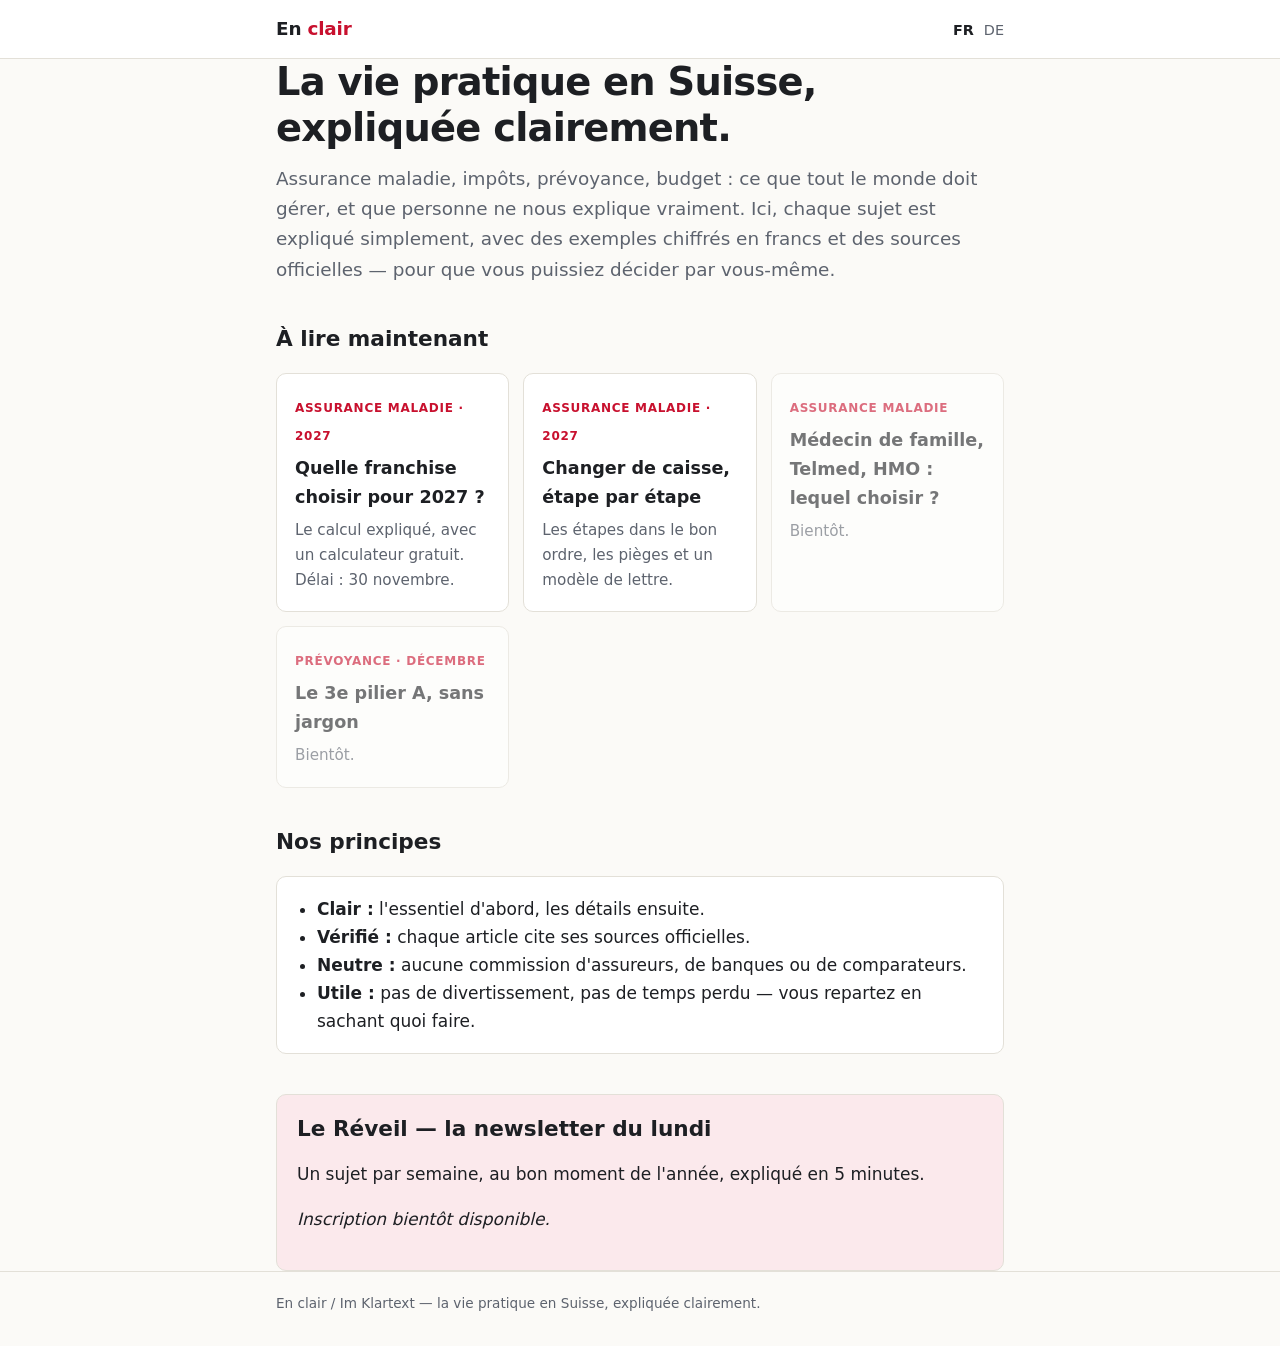
==== index.html @ 3ea3e208 "Add files via upload" ====
<!doctype html>
<html lang="fr-CH">
<head>
<meta charset="utf-8">
<meta name="viewport" content="width=device-width, initial-scale=1">
<title>En clair — la vie pratique en Suisse, expliquée clairement</title>
<meta name="description" content="Assurance maladie, impôts, 3e pilier, budget : des explications claires, neutres et sourcées, pour décider par vous-même.">
<link rel="stylesheet" href="assets/style.css">
</head>
<body>
<header class="site">
  <div class="wrap">
    <a class="logo" href="index.html">En <span>clair</span></a>
    <nav class="lang"><a href="index.html" aria-current="true" hreflang="fr">FR</a><a href="de/index.html" hreflang="de">DE</a></nav>
  </div>
</header>

<main class="wrap">
  <h1>La vie pratique en Suisse, expliquée clairement.</h1>
  <p class="lead">Assurance maladie, impôts, prévoyance, budget&nbsp;: ce que tout le monde doit gérer, et que personne ne nous explique vraiment. Ici, chaque sujet est expliqué simplement, avec des exemples chiffrés en francs et des sources officielles — pour que vous puissiez décider par vous-même.</p>

  <h2>À lire maintenant</h2>
  <div class="cards">
    <a class="card" href="franchise-lamal-2027.html">
      <span class="tag">Assurance maladie · 2027</span>
      <h3>Quelle franchise choisir pour 2027&nbsp;?</h3>
      <p>Le calcul expliqué, avec un calculateur gratuit. Délai&nbsp;: 30 novembre.</p>
    </a>
    <a class="card" href="changer-de-caisse-2027.html">
      <span class="tag">Assurance maladie · 2027</span>
      <h3>Changer de caisse, étape par étape</h3>
      <p>Les étapes dans le bon ordre, les pièges et un modèle de lettre.</p>
    </a>
    <div class="card soon">
      <span class="tag">Assurance maladie</span>
      <h3>Médecin de famille, Telmed, HMO&nbsp;: lequel choisir&nbsp;?</h3>
      <p>Bientôt.</p>
    </div>
    <div class="card soon">
      <span class="tag">Prévoyance · décembre</span>
      <h3>Le 3e pilier A, sans jargon</h3>
      <p>Bientôt.</p>
    </div>
  </div>

  <h2>Nos principes</h2>
  <div class="box">
    <ul>
      <li><strong>Clair&nbsp;:</strong> l'essentiel d'abord, les détails ensuite.</li>
      <li><strong>Vérifié&nbsp;:</strong> chaque article cite ses sources officielles.</li>
      <li><strong>Neutre&nbsp;:</strong> aucune commission d'assureurs, de banques ou de comparateurs.</li>
      <li><strong>Utile&nbsp;:</strong> pas de divertissement, pas de temps perdu — vous repartez en sachant quoi faire.</li>
    </ul>
  </div>

  <section class="newsletter">
    <h2>Le Réveil — la newsletter du lundi</h2>
    <p>Un sujet par semaine, au bon moment de l'année, expliqué en 5 minutes.</p>
    <p><em>Inscription bientôt disponible.</em></p>
  </section>
</main>

<footer class="site"><div class="wrap">En clair / Im Klartext — la vie pratique en Suisse, expliquée clairement.</div></footer>
</body>
</html>
---- assets/style.css ----
:root {
  --bg: #fbfaf7;
  --surface: #ffffff;
  --text: #1d1f23;
  --muted: #5d636e;
  --border: #e3e0d8;
  --accent: #c8102e;      /* rouge suisse */
  --accent-soft: #fbe9ec;
  --ok: #1f7a4d;
  --ok-soft: #e5f4ec;
  --radius: 10px;
  --max: 760px;
  color-scheme: light;
}
@media (prefers-color-scheme: dark) {
  :root:not([data-theme="light"]) {
    --bg: #15171b; --surface: #1d2026; --text: #ececec; --muted: #a2a8b3;
    --border: #2e323a; --accent: #ff5a6e; --accent-soft: #3a1f25;
    --ok: #5fd39a; --ok-soft: #1c3329; color-scheme: dark;
  }
}
:root[data-theme="dark"] {
  --bg: #15171b; --surface: #1d2026; --text: #ececec; --muted: #a2a8b3;
  --border: #2e323a; --accent: #ff5a6e; --accent-soft: #3a1f25;
  --ok: #5fd39a; --ok-soft: #1c3329; color-scheme: dark;
}

* { box-sizing: border-box; }
html { -webkit-text-size-adjust: 100%; }
body {
  margin: 0; background: var(--bg); color: var(--text);
  font: 17px/1.65 system-ui, -apple-system, "Segoe UI", Roboto, sans-serif;
}
a { color: var(--accent); }
.wrap { max-width: var(--max); margin: 0 auto; padding: 0 16px; }

header.site { border-bottom: 1px solid var(--border); background: var(--surface); }
header.site .wrap { display: flex; align-items: center; justify-content: space-between; gap: 12px; padding-top: 14px; padding-bottom: 14px; }
.logo { font-weight: 800; font-size: 1.15rem; text-decoration: none; color: var(--text); letter-spacing: -0.01em; }
.logo span { color: var(--accent); }
.lang a { color: var(--muted); text-decoration: none; font-size: .9rem; margin-left: 10px; }
.lang a[aria-current] { color: var(--text); font-weight: 700; }

main { padding: 32px 0 48px; }
h1 { font-size: clamp(1.7rem, 4.5vw, 2.4rem); line-height: 1.2; letter-spacing: -0.02em; margin: 0 0 12px; }
h2 { font-size: 1.35rem; margin: 40px 0 10px; line-height: 1.3; }
h3 { font-size: 1.1rem; margin: 24px 0 6px; }
.lead { font-size: 1.15rem; color: var(--muted); margin: 0 0 24px; }
.meta { font-size: .85rem; color: var(--muted); margin-bottom: 24px; }

.box { background: var(--surface); border: 1px solid var(--border); border-radius: var(--radius); padding: 18px 20px; margin: 20px 0; }
.box.key { border-left: 4px solid var(--accent); }
.box.key h2 { margin-top: 0; font-size: 1.1rem; }
.box ul { margin: 0; padding-left: 20px; }

table { width: 100%; border-collapse: collapse; font-size: .95rem; }
th, td { text-align: left; padding: 8px 10px; border-bottom: 1px solid var(--border); }
th { color: var(--muted); font-weight: 600; font-size: .85rem; }
td.num, th.num { text-align: right; font-variant-numeric: tabular-nums; }
.table-scroll { overflow-x: auto; }

.cards { display: grid; gap: 14px; grid-template-columns: repeat(auto-fit, minmax(220px, 1fr)); margin: 20px 0; }
.card { display: block; background: var(--surface); border: 1px solid var(--border); border-radius: var(--radius); padding: 18px; text-decoration: none; color: var(--text); }
.card:hover { border-color: var(--accent); }
.card .tag { font-size: .75rem; text-transform: uppercase; letter-spacing: .06em; color: var(--accent); font-weight: 700; }
.card h3 { margin: 6px 0; }
.card p { margin: 0; color: var(--muted); font-size: .95rem; }
.card.soon { opacity: .6; pointer-events: none; }

/* Calculateur */
.calc label { display: block; font-weight: 600; margin: 14px 0 6px; }
.calc input[type=number] { width: 100%; padding: 10px 12px; font-size: 1rem; border: 1px solid var(--border); border-radius: 8px; background: var(--bg); color: var(--text); }
.calc input[type=range] { width: 100%; accent-color: var(--accent); }
.calc .row { display: flex; gap: 12px; flex-wrap: wrap; }
.calc .row > div { flex: 1 1 160px; }
.calc .hint { font-size: .85rem; color: var(--muted); margin: 4px 0 0; }
.calc fieldset { border: 0; padding: 0; margin: 14px 0 0; }
.calc .radio { font-weight: 400; display: flex; gap: 8px; align-items: flex-start; margin: 6px 0; }
.premiums { display: none; grid-template-columns: repeat(auto-fit, minmax(110px, 1fr)); gap: 10px; }
.premiums.show { display: grid; }
.premiums label { font-weight: 400; font-size: .9rem; margin: 0 0 4px; }
tr.best td { background: var(--ok-soft); font-weight: 700; }
tr.best td:first-child::after { content: " ✓"; color: var(--ok); }
.result { font-size: 1.05rem; margin: 16px 0 0; }
.bar { height: 8px; background: var(--accent); border-radius: 4px; opacity: .75; }
tr.best .bar { background: var(--ok); opacity: 1; }
td.num { white-space: nowrap; }
@media (max-width: 560px) {
  .calc table { font-size: .85rem; }
  .calc th, .calc td { padding: 8px 5px; }
  .calc td:last-child, .calc th:last-child { display: none; }
}

.newsletter { background: var(--accent-soft); border: 1px solid var(--border); border-radius: var(--radius); padding: 20px; margin: 40px 0 0; }
.newsletter h2 { margin-top: 0; }

.sources { font-size: .9rem; color: var(--muted); }
.sources li { margin: 4px 0; word-break: break-word; }
.disclaimer { font-size: .85rem; color: var(--muted); border-top: 1px solid var(--border); padding-top: 14px; margin-top: 32px; }

footer.site { border-top: 1px solid var(--border); color: var(--muted); font-size: .85rem; padding: 20px 0 32px; }
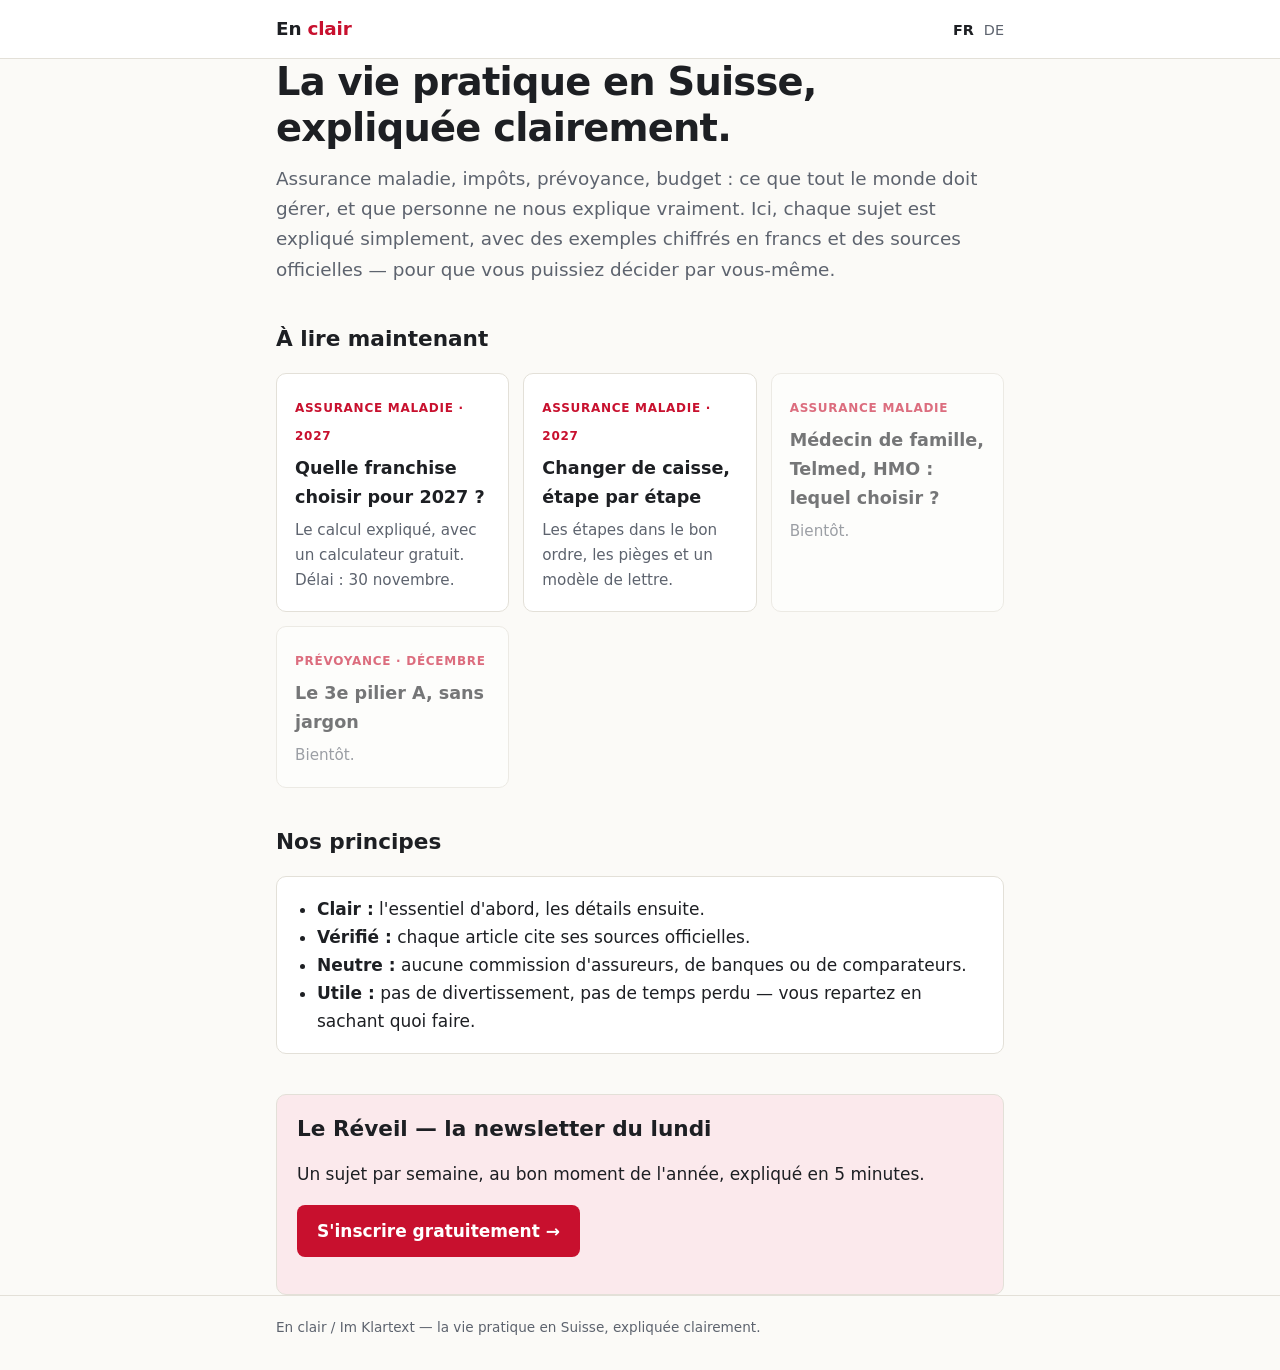
==== commit 5a33d326: "Add files via upload" ====
--- a/index.html
+++ b/index.html
@@ -56,7 +56,7 @@
   <section class="newsletter">
     <h2>Le Réveil — la newsletter du lundi</h2>
     <p>Un sujet par semaine, au bon moment de l'année, expliqué en 5 minutes.</p>
-    <p><em>Inscription bientôt disponible.</em></p>
+    <p><a class="btn" href="https://enclair-ch.beehiiv.com/subscribe" rel="noopener">S'inscrire gratuitement →</a></p>
   </section>
 </main>
 
--- a/assets/style.css
+++ b/assets/style.css
@@ -93,6 +93,9 @@
 
 .newsletter { background: var(--accent-soft); border: 1px solid var(--border); border-radius: var(--radius); padding: 20px; margin: 40px 0 0; }
 .newsletter h2 { margin-top: 0; }
+.btn { display: inline-block; background: var(--accent); color: #fff; font-weight: 700; text-decoration: none; padding: 12px 20px; border-radius: 8px; }
+.btn:hover { filter: brightness(1.08); }
+.newsletter small { color: var(--muted); }
 
 .sources { font-size: .9rem; color: var(--muted); }
 .sources li { margin: 4px 0; word-break: break-word; }
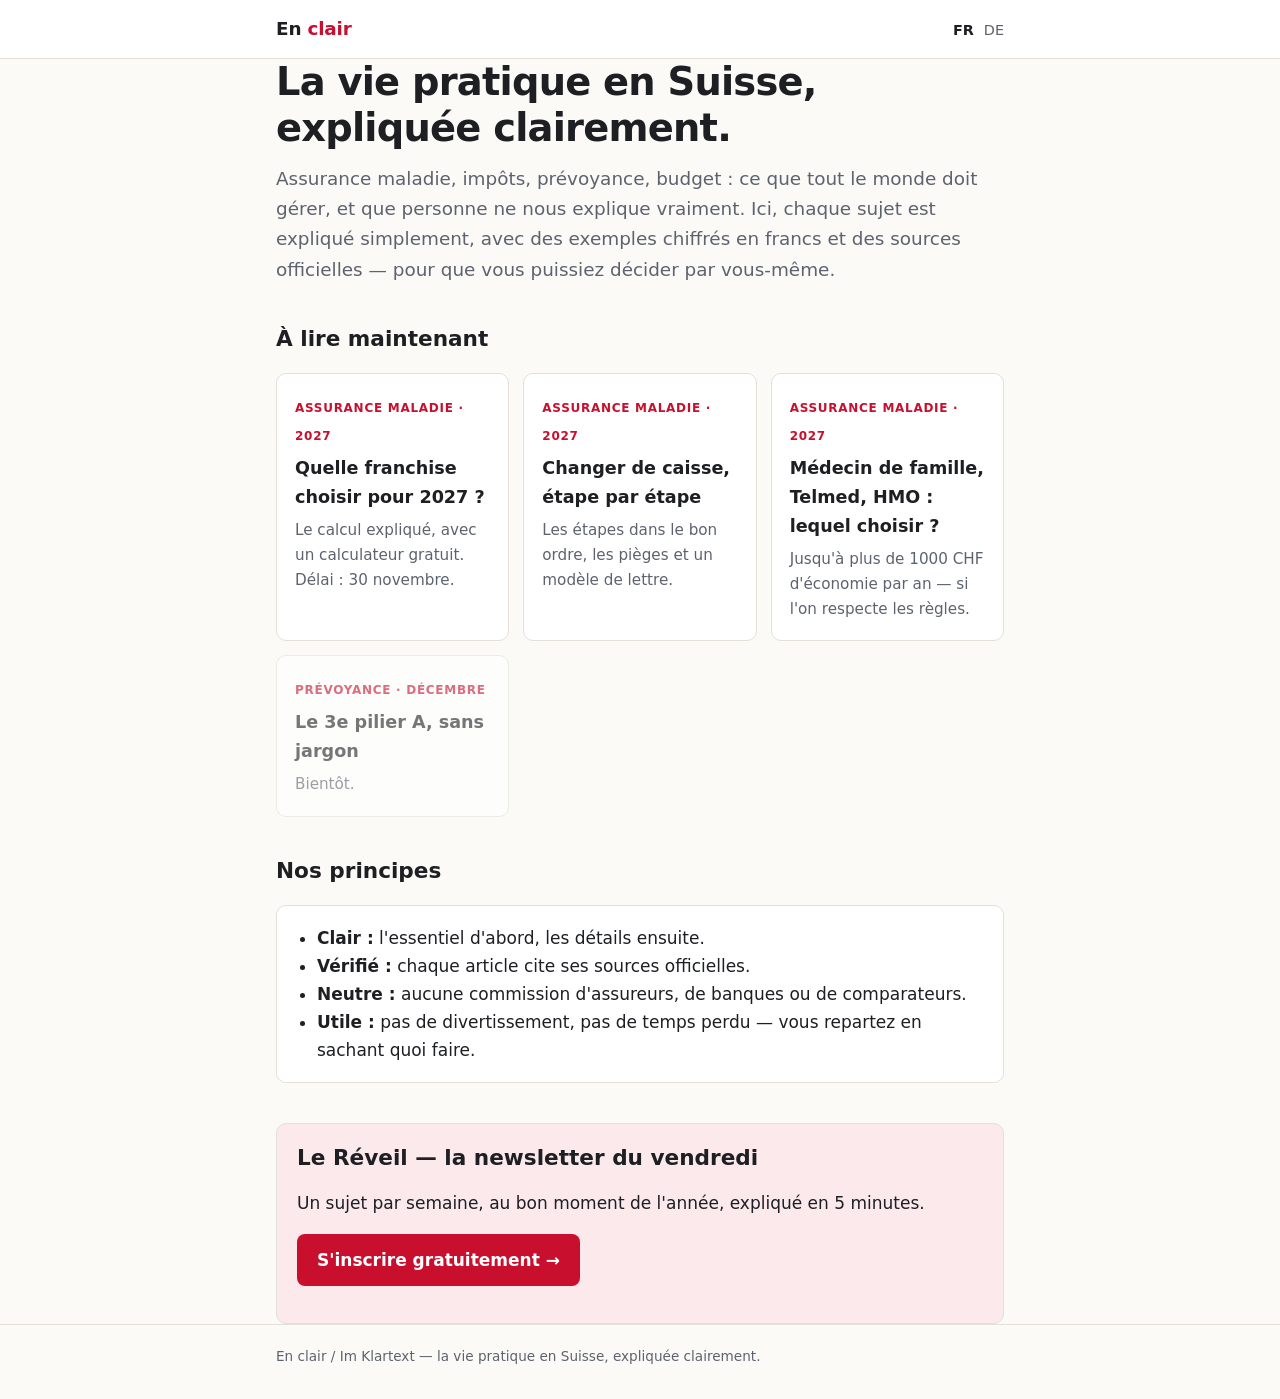
==== commit 0c5177a0: "Add files via upload" ====
--- a/index.html
+++ b/index.html
@@ -31,11 +31,11 @@
       <h3>Changer de caisse, étape par étape</h3>
       <p>Les étapes dans le bon ordre, les pièges et un modèle de lettre.</p>
     </a>
-    <div class="card soon">
-      <span class="tag">Assurance maladie</span>
+    <a class="card" href="modeles-assurance-2027.html">
+      <span class="tag">Assurance maladie · 2027</span>
       <h3>Médecin de famille, Telmed, HMO&nbsp;: lequel choisir&nbsp;?</h3>
-      <p>Bientôt.</p>
-    </div>
+      <p>Jusqu'à plus de 1000&nbsp;CHF d'économie par an — si l'on respecte les règles.</p>
+    </a>
     <div class="card soon">
       <span class="tag">Prévoyance · décembre</span>
       <h3>Le 3e pilier A, sans jargon</h3>
@@ -54,7 +54,7 @@
   </div>
 
   <section class="newsletter">
-    <h2>Le Réveil — la newsletter du lundi</h2>
+    <h2>Le Réveil — la newsletter du vendredi</h2>
     <p>Un sujet par semaine, au bon moment de l'année, expliqué en 5 minutes.</p>
     <p><a class="btn" href="https://enclair-ch.beehiiv.com/subscribe" rel="noopener">S'inscrire gratuitement →</a></p>
   </section>
